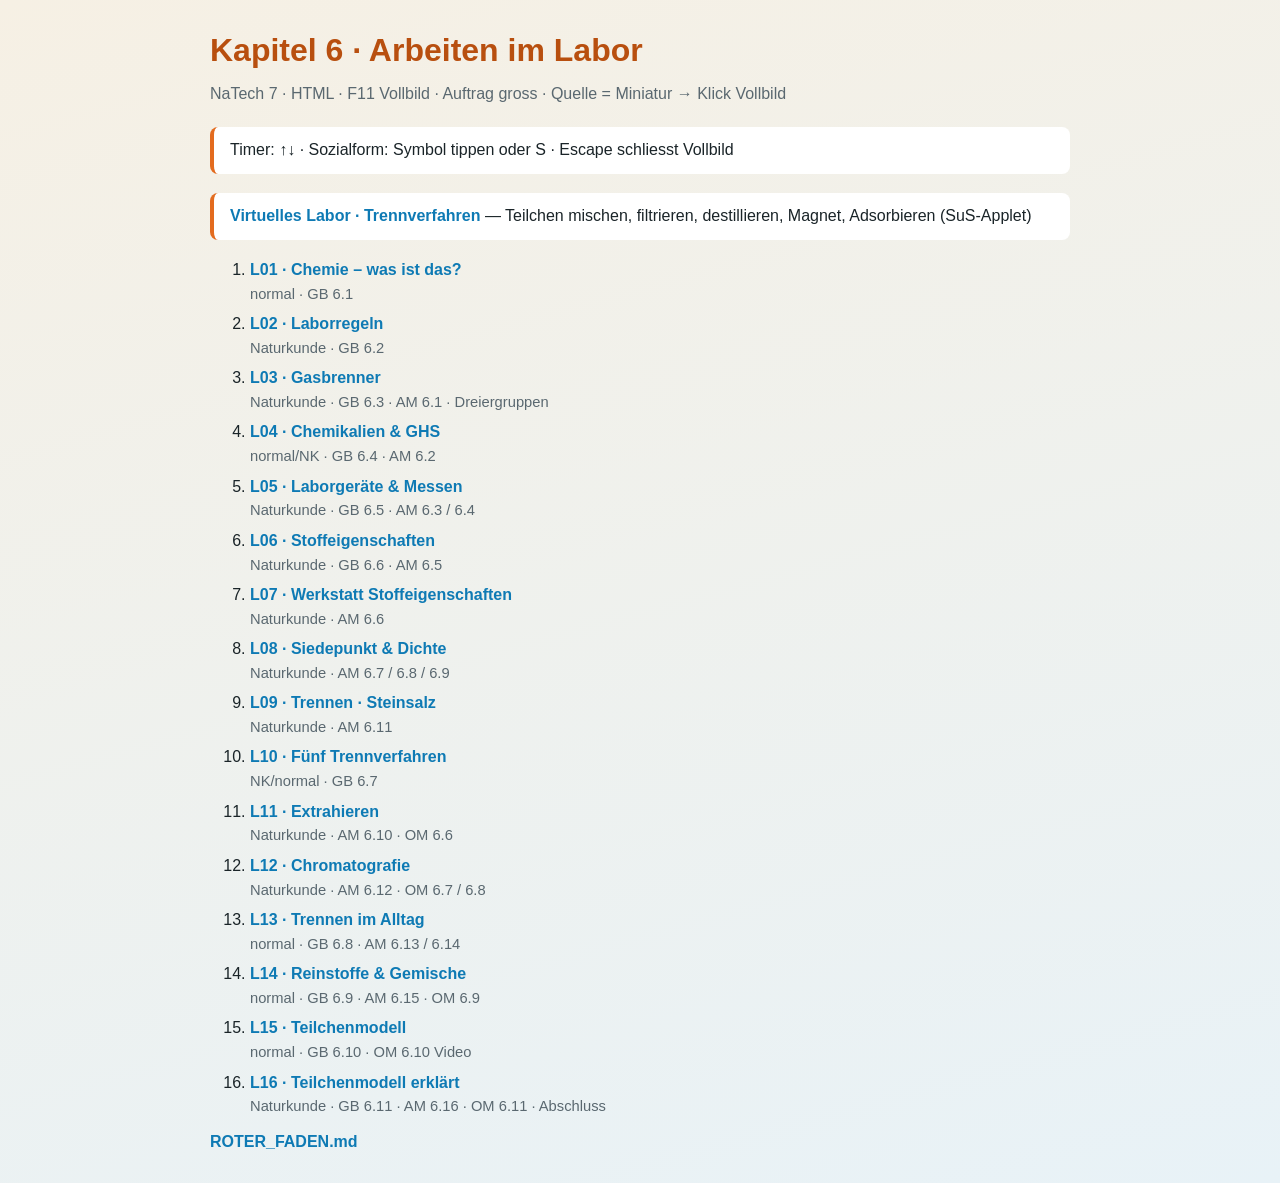
==== kapitel/6-arbeiten-im-labor/index.html @ 707d5e89 "Add a virtual particle lab for Trennverfahren. Students can mix substances as particles and try filt" ====
<!DOCTYPE html>
<html lang="de"><head><meta charset="UTF-8" /><title>Kapitel 6 · Arbeiten im Labor</title>
<style>
  body{font-family:Segoe UI,Calibri,sans-serif;max-width:860px;margin:2rem auto;padding:0 1rem;
    background:linear-gradient(165deg,#f6f0e4,#e8f2f7);color:#1a2428;min-height:100vh}
  h1{margin-bottom:.2rem;color:#b84f0f}
  .sub{color:#5a6870;margin-bottom:1.5rem}
  li{margin:.55rem 0;line-height:1.4}
  a{color:#0e7ab4;font-weight:700;text-decoration:none}
  span{display:block;color:#5a6870;font-size:.92rem;margin-top:.15rem}
  .note{background:#fff;border-left:4px solid #e36b1e;padding:.9rem 1rem;border-radius:8px;margin:1.2rem 0}
</style></head><body>
<h1>Kapitel 6 · Arbeiten im Labor</h1>
<p class="sub">NaTech 7 · HTML · F11 Vollbild · Auftrag gross · Quelle = Miniatur → Klick Vollbild</p>
<div class="note">Timer: ↑↓ · Sozialform: Symbol tippen oder S · Escape schliesst Vollbild</div>
<p class="note"><a href="labor-trennverfahren.html">Virtuelles Labor · Trennverfahren</a> — Teilchen mischen, filtrieren, destillieren, Magnet, Adsorbieren (SuS-Applet)</p>
<ol>
<li><a href="L01-chemie-stoffe.html">L01 · Chemie – was ist das?</a> <span>normal · GB 6.1</span></li>
<li><a href="L02-laborregeln.html">L02 · Laborregeln</a> <span>Naturkunde · GB 6.2</span></li>
<li><a href="L03-gasbrenner.html">L03 · Gasbrenner</a> <span>Naturkunde · GB 6.3 · AM 6.1 · Dreiergruppen</span></li>
<li><a href="L04-chemikalien-ghs.html">L04 · Chemikalien & GHS</a> <span>normal/NK · GB 6.4 · AM 6.2</span></li>
<li><a href="L05-laborgeraete-messen.html">L05 · Laborgeräte & Messen</a> <span>Naturkunde · GB 6.5 · AM 6.3 / 6.4</span></li>
<li><a href="L06-stoffeigenschaften.html">L06 · Stoffeigenschaften</a> <span>Naturkunde · GB 6.6 · AM 6.5</span></li>
<li><a href="L07-werkstatt-stoffeigenschaften.html">L07 · Werkstatt Stoffeigenschaften</a> <span>Naturkunde · AM 6.6</span></li>
<li><a href="L08-siede-dichte.html">L08 · Siedepunkt & Dichte</a> <span>Naturkunde · AM 6.7 / 6.8 / 6.9</span></li>
<li><a href="L09-trennen-einstieg-steinsalz.html">L09 · Trennen · Steinsalz</a> <span>Naturkunde · AM 6.11</span></li>
<li><a href="L10-trennen-verfahren.html">L10 · Fünf Trennverfahren</a> <span>NK/normal · GB 6.7</span></li>
<li><a href="L11-extrahieren-tee-milch.html">L11 · Extrahieren</a> <span>Naturkunde · AM 6.10 · OM 6.6</span></li>
<li><a href="L12-chromatografie.html">L12 · Chromatografie</a> <span>Naturkunde · AM 6.12 · OM 6.7 / 6.8</span></li>
<li><a href="L13-trennen-alltag.html">L13 · Trennen im Alltag</a> <span>normal · GB 6.8 · AM 6.13 / 6.14</span></li>
<li><a href="L14-reinstoffe-gemische.html">L14 · Reinstoffe & Gemische</a> <span>normal · GB 6.9 · AM 6.15 · OM 6.9</span></li>
<li><a href="L15-teilchenmodell.html">L15 · Teilchenmodell</a> <span>normal · GB 6.10 · OM 6.10 Video</span></li>
<li><a href="L16-teilchen-erklaeren.html">L16 · Teilchenmodell erklärt</a> <span>Naturkunde · GB 6.11 · AM 6.16 · OM 6.11 · Abschluss</span></li>
</ol>
<p><a href="ROTER_FADEN.md">ROTER_FADEN.md</a></p>
</body></html>
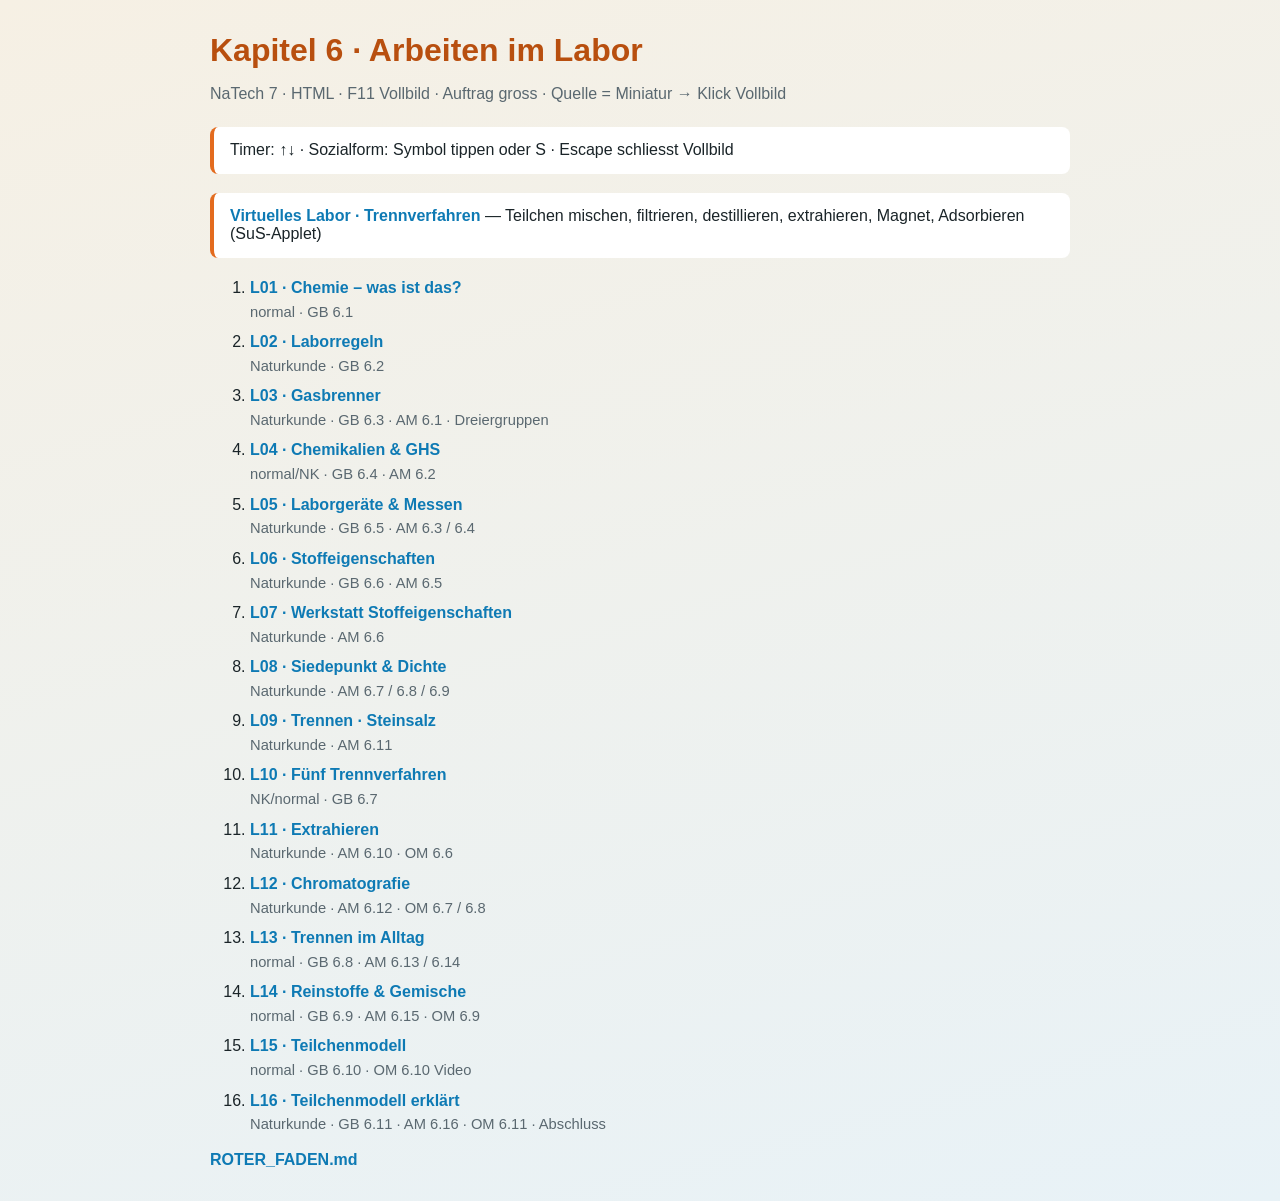
==== commit eb6cd3f2: "Ready the Trennverfahren particle lab for class: extraction, substance facts, and sturdier physics. " ====
--- a/kapitel/6-arbeiten-im-labor/index.html
+++ b/kapitel/6-arbeiten-im-labor/index.html
@@ -13,7 +13,7 @@
 <h1>Kapitel 6 · Arbeiten im Labor</h1>
 <p class="sub">NaTech 7 · HTML · F11 Vollbild · Auftrag gross · Quelle = Miniatur → Klick Vollbild</p>
 <div class="note">Timer: ↑↓ · Sozialform: Symbol tippen oder S · Escape schliesst Vollbild</div>
-<p class="note"><a href="labor-trennverfahren.html">Virtuelles Labor · Trennverfahren</a> — Teilchen mischen, filtrieren, destillieren, Magnet, Adsorbieren (SuS-Applet)</p>
+<p class="note"><a href="labor-trennverfahren.html">Virtuelles Labor · Trennverfahren</a> — Teilchen mischen, filtrieren, destillieren, extrahieren, Magnet, Adsorbieren (SuS-Applet)</p>
 <ol>
 <li><a href="L01-chemie-stoffe.html">L01 · Chemie – was ist das?</a> <span>normal · GB 6.1</span></li>
 <li><a href="L02-laborregeln.html">L02 · Laborregeln</a> <span>Naturkunde · GB 6.2</span></li>
